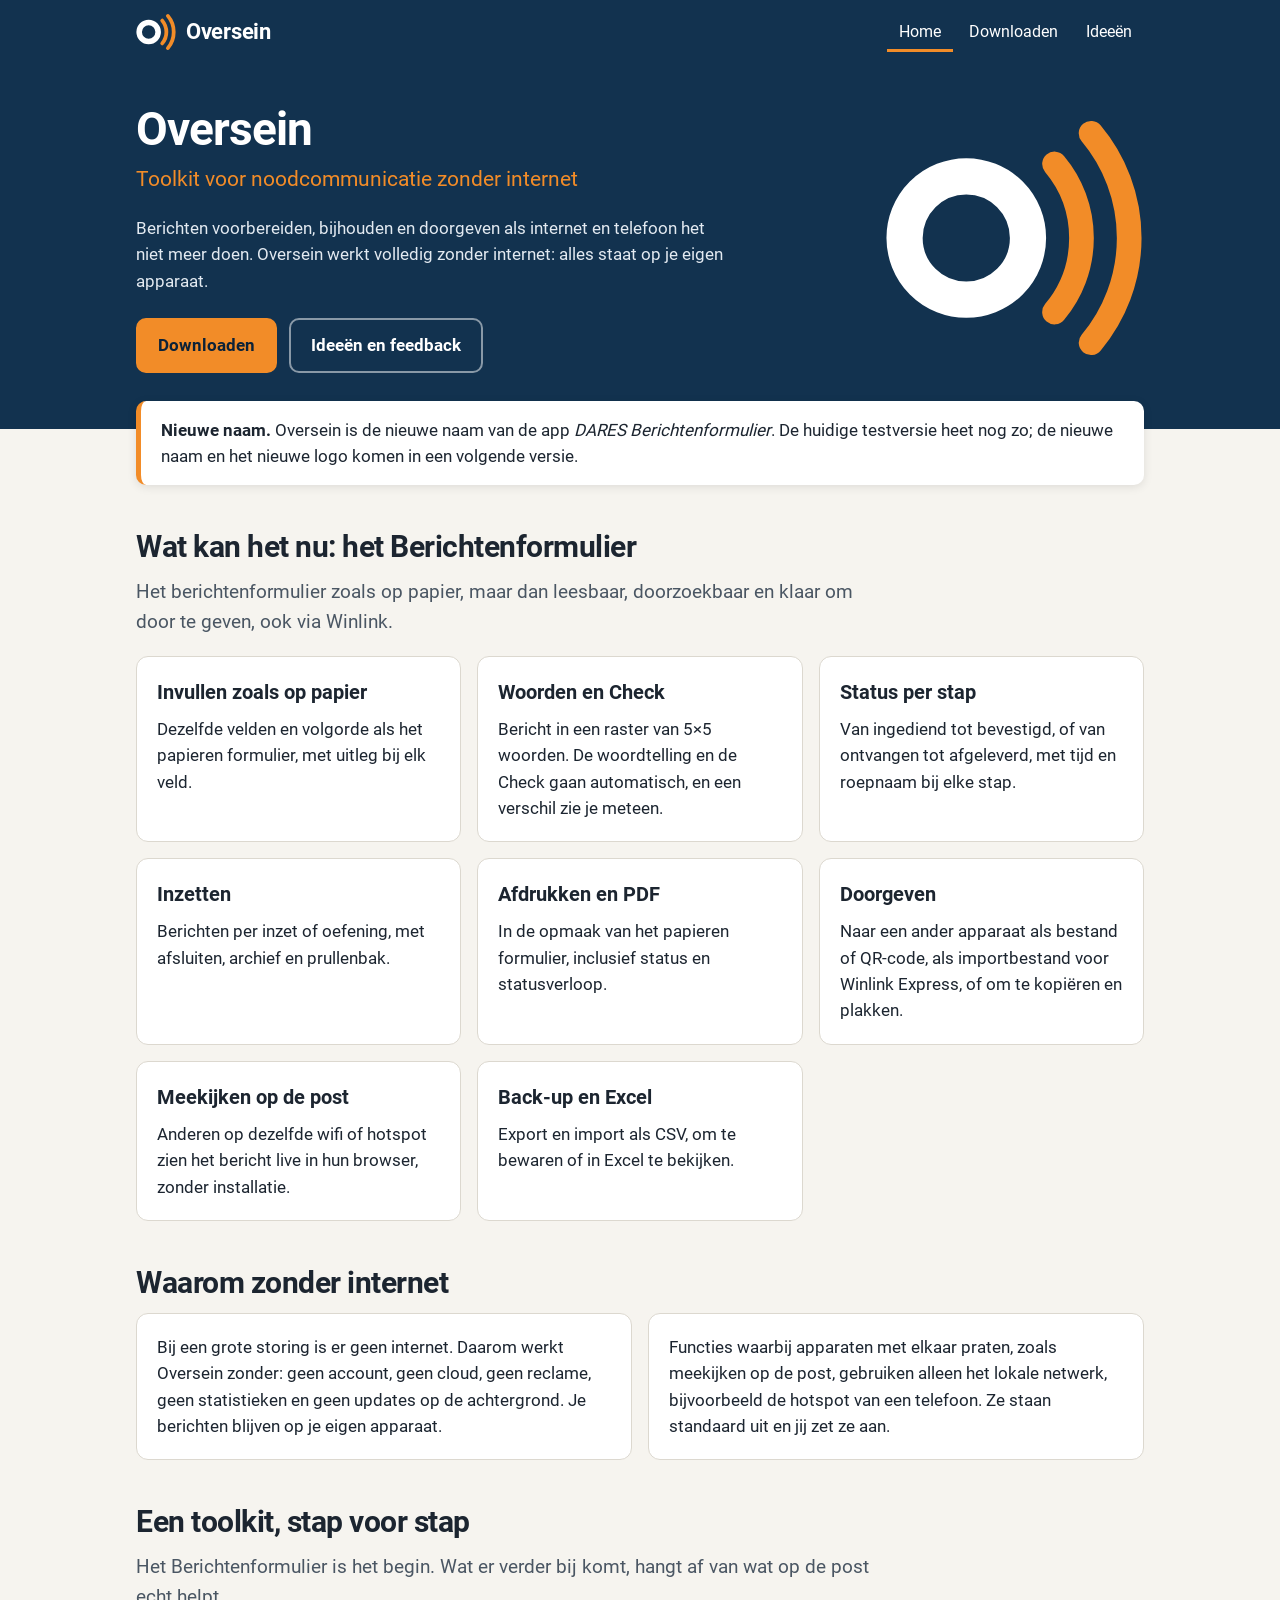
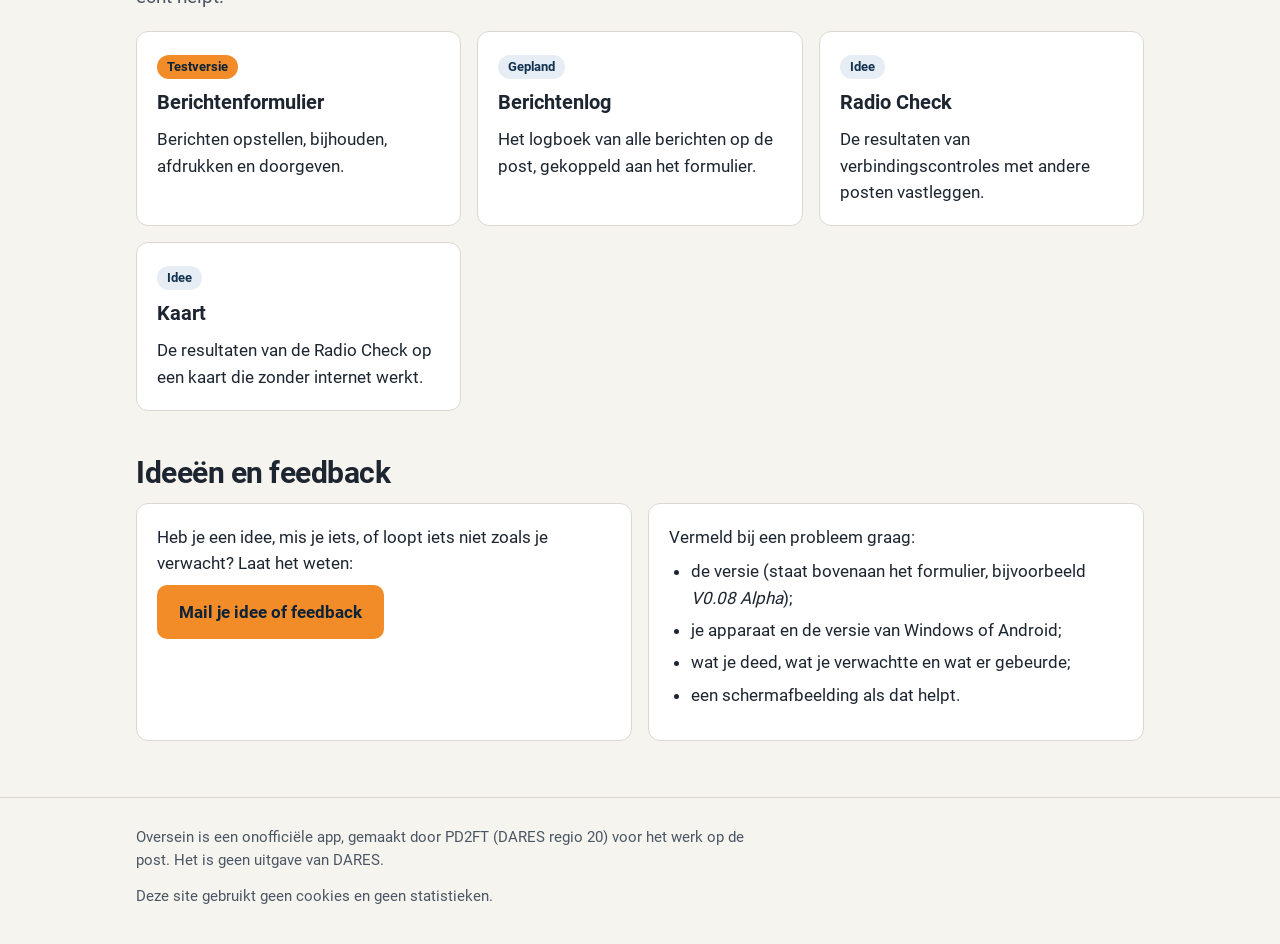
==== index.html @ a9109325 "Oversein website: home, downloads, 404" ====
<!doctype html>
<html lang="nl">
<head>
<meta charset="utf-8">
<meta name="viewport" content="width=device-width, initial-scale=1">
<title>Oversein: toolkit voor noodcommunicatie zonder internet</title>
<meta name="description" content="Oversein is een app om berichten voor te bereiden, bij te houden en door te geven als internet het niet doet. Volledig offline, voor Windows en Android.">
<meta name="theme-color" content="#12324F">
<link rel="icon" href="assets/img/favicon.svg" type="image/svg+xml">
<link rel="apple-touch-icon" href="assets/img/apple-touch-icon.png">
<link rel="stylesheet" href="assets/site.css">
<meta property="og:type" content="website">
<meta property="og:title" content="Oversein">
<meta property="og:description" content="Toolkit voor noodcommunicatie zonder internet">
<meta property="og:url" content="https://oversein.nl/">
<meta property="og:image" content="https://oversein.nl/assets/img/oversein-woordmerk.png">
<meta property="og:locale" content="nl_NL">
</head>
<body>

<header class="site-header">
  <div class="wrap">
    <a class="brand" href="./">
      <svg viewBox="200 196 632 632" aria-hidden="true"><circle cx="400" cy="512" r="150" fill="none" stroke="#FFFFFF" stroke-width="88"/><g fill="none" stroke="#F28C28" stroke-width="60" stroke-linecap="round"><path d="M614.5 332.0 A280 280 0 0 1 614.5 692.0"/><path d="M703.4 257.5 A396 396 0 0 1 703.4 766.5"/></g></svg>
      Oversein
    </a>
    <nav class="site-nav" aria-label="Hoofdmenu">
      <a href="./" aria-current="page">Home</a>
      <a href="download.html">Downloaden</a>
      <a href="#ideeen">Ideeën</a>
    </nav>
  </div>
</header>

<div class="hero">
  <div class="wrap">
    <div>
      <h1>Oversein</h1>
      <p class="tagline">Toolkit voor noodcommunicatie zonder internet</p>
      <p>Berichten voorbereiden, bijhouden en doorgeven als internet en telefoon het niet meer doen. Oversein werkt
      volledig zonder internet: alles staat op je eigen apparaat.</p>
      <div class="hero-actions">
        <a class="button" href="download.html">Downloaden</a>
        <a class="button secondary" href="#ideeen">Ideeën en feedback</a>
      </div>
    </div>
    <svg class="mark" viewBox="200 196 632 632" role="img" aria-label="Oversein-logo: een O die uitzendt"><circle cx="400" cy="512" r="150" fill="none" stroke="#FFFFFF" stroke-width="88"/><g fill="none" stroke="#F28C28" stroke-width="60" stroke-linecap="round"><path d="M614.5 332.0 A280 280 0 0 1 614.5 692.0"/><path d="M703.4 257.5 A396 396 0 0 1 703.4 766.5"/></g></svg>
  </div>
</div>

<main class="wrap">
  <div class="notice">
    <p><strong>Nieuwe naam.</strong> Oversein is de nieuwe naam van de app <em>DARES Berichtenformulier</em>. De
    huidige testversie heet nog zo; de nieuwe naam en het nieuwe logo komen in een volgende versie.</p>
  </div>

  <section aria-labelledby="nu">
    <h2 id="nu">Wat kan het nu: het Berichtenformulier</h2>
    <p class="lead">Het berichtenformulier zoals op papier, maar dan leesbaar, doorzoekbaar en klaar om door te geven,
    ook via Winlink.</p>
    <div class="grid">
      <div class="card"><h3>Invullen zoals op papier</h3>
        <p>Dezelfde velden en volgorde als het papieren formulier, met uitleg bij elk veld.</p></div>
      <div class="card"><h3>Woorden en Check</h3>
        <p>Bericht in een raster van 5×5 woorden. De woordtelling en de Check gaan automatisch, en een verschil zie je
        meteen.</p></div>
      <div class="card"><h3>Status per stap</h3>
        <p>Van ingediend tot bevestigd, of van ontvangen tot afgeleverd, met tijd en roepnaam bij elke stap.</p></div>
      <div class="card"><h3>Inzetten</h3>
        <p>Berichten per inzet of oefening, met afsluiten, archief en prullenbak.</p></div>
      <div class="card"><h3>Afdrukken en PDF</h3>
        <p>In de opmaak van het papieren formulier, inclusief status en statusverloop.</p></div>
      <div class="card"><h3>Doorgeven</h3>
        <p>Naar een ander apparaat als bestand of QR-code, als importbestand voor Winlink Express, of om te kopiëren
        en plakken.</p></div>
      <div class="card"><h3>Meekijken op de post</h3>
        <p>Anderen op dezelfde wifi of hotspot zien het bericht live in hun browser, zonder installatie.</p></div>
      <div class="card"><h3>Back-up en Excel</h3>
        <p>Export en import als CSV, om te bewaren of in Excel te bekijken.</p></div>
    </div>
  </section>

  <section aria-labelledby="offline">
    <h2 id="offline">Waarom zonder internet</h2>
    <div class="two-col">
      <div class="card">
        <p>Bij een grote storing is er geen internet. Daarom werkt Oversein zonder: geen account, geen cloud, geen
        reclame, geen statistieken en geen updates op de achtergrond. Je berichten blijven op je eigen apparaat.</p>
      </div>
      <div class="card">
        <p>Functies waarbij apparaten met elkaar praten, zoals meekijken op de post, gebruiken alleen het lokale
        netwerk, bijvoorbeeld de hotspot van een telefoon. Ze staan standaard uit en jij zet ze aan.</p>
      </div>
    </div>
  </section>

  <section aria-labelledby="toolkit">
    <h2 id="toolkit">Een toolkit, stap voor stap</h2>
    <p class="lead">Het Berichtenformulier is het begin. Wat er verder bij komt, hangt af van wat op de post echt
    helpt.</p>
    <div class="grid">
      <div class="card"><span class="chip now">Testversie</span><h3>Berichtenformulier</h3>
        <p>Berichten opstellen, bijhouden, afdrukken en doorgeven.</p></div>
      <div class="card"><span class="chip">Gepland</span><h3>Berichtenlog</h3>
        <p>Het logboek van alle berichten op de post, gekoppeld aan het formulier.</p></div>
      <div class="card"><span class="chip">Idee</span><h3>Radio Check</h3>
        <p>De resultaten van verbindingscontroles met andere posten vastleggen.</p></div>
      <div class="card"><span class="chip">Idee</span><h3>Kaart</h3>
        <p>De resultaten van de Radio Check op een kaart die zonder internet werkt.</p></div>
    </div>
  </section>

  <section aria-labelledby="ideeen">
    <h2 id="ideeen">Ideeën en feedback</h2>
    <div class="two-col">
      <div class="card">
        <p>Heb je een idee, mis je iets, of loopt iets niet zoals je verwacht? Laat het weten:</p>
        <p><a class="button" href="mailto:frank@vanson.me?subject=Oversein">Mail je idee of feedback</a></p>
      </div>
      <div class="card">
        <p>Vermeld bij een probleem graag:</p>
        <ul class="plain">
          <li>de versie (staat bovenaan het formulier, bijvoorbeeld <em>V0.08 Alpha</em>);</li>
          <li>je apparaat en de versie van Windows of Android;</li>
          <li>wat je deed, wat je verwachtte en wat er gebeurde;</li>
          <li>een schermafbeelding als dat helpt.</li>
        </ul>
      </div>
    </div>
  </section>
</main>

<footer class="site-footer">
  <div class="wrap">
    <p>Oversein is een onofficiële app, gemaakt door PD2FT (DARES regio 20) voor het werk op de post. Het is geen
    uitgave van DARES.</p>
    <p>Deze site gebruikt geen cookies en geen statistieken.</p>
  </div>
</footer>

</body>
</html>
---- assets/site.css ----
/* Oversein website. Plain CSS, no external resources: fonts and images are served from this site. */

@font-face { font-family: Roboto; font-weight: 400; font-display: swap; src: url(fonts/Roboto-Regular.ttf) format("truetype"); }
@font-face { font-family: Roboto; font-weight: 700; font-display: swap; src: url(fonts/Roboto-Bold.ttf) format("truetype"); }

:root {
  --navy: #12324F;
  --navy-deep: #0C2238;
  --orange: #F28C28;
  --bg: #F6F4EF;
  --surface: #FFFFFF;
  --text: #1C2530;
  --muted: #4A5663;
  --link: #12324F;
  --line: #DCD8CF;
  --chip: #E6EDF4;
  --chip-text: #12324F;
  --code-bg: #ECE9E2;
  --ring: #12324F;
  color-scheme: light;
}

@media (prefers-color-scheme: dark) {
  :root {
    --bg: #0E1824;
    --surface: #162433;
    --text: #E6ECF2;
    --muted: #A9B6C3;
    --link: #A9CDEE;
    --line: #2A3B4D;
    --chip: #213549;
    --chip-text: #CFE2F3;
    --code-bg: #213041;
    --ring: #FFFFFF;
    color-scheme: dark;
  }
}

* { box-sizing: border-box; }

html { -webkit-text-size-adjust: 100%; }

body {
  margin: 0;
  font-family: Roboto, system-ui, -apple-system, "Segoe UI", sans-serif;
  font-size: 17px;
  line-height: 1.55;
  background: var(--bg);
  color: var(--text);
}

a { color: var(--link); text-underline-offset: 2px; }
a:hover { text-decoration-thickness: 2px; }
:focus-visible { outline: 3px solid var(--orange); outline-offset: 2px; border-radius: 4px; }

.wrap { max-width: 1040px; margin: 0 auto; padding: 0 16px; }

/* Header */
.site-header { background: var(--navy); color: #fff; }
.site-header .wrap { display: flex; align-items: center; justify-content: space-between; gap: 16px; min-height: 64px; flex-wrap: wrap; }
.brand { display: flex; align-items: center; gap: 10px; color: #fff; text-decoration: none; font-weight: 700; font-size: 22px; letter-spacing: -0.3px; }
.brand svg { width: 40px; height: 40px; flex: none; }
.site-nav { display: flex; gap: 4px; flex-wrap: wrap; }
.site-nav a { color: #fff; text-decoration: none; padding: 8px 12px; border-radius: 8px; font-size: 16px; }
.site-nav a:hover { background: #ffffff1f; }
.site-nav a[aria-current="page"] { box-shadow: inset 0 -3px 0 var(--orange); border-radius: 0; }

/* Hero */
.hero { background: var(--navy); color: #fff; padding: 40px 0 56px; }
.hero .wrap { display: grid; grid-template-columns: 1fr 260px; gap: 32px; align-items: center; }
.hero h1 { font-size: 46px; line-height: 1.1; margin: 0 0 8px; letter-spacing: -1px; }
.hero .tagline { font-size: 21px; color: var(--orange); margin: 0 0 20px; }
.hero p { margin: 0 0 16px; max-width: 600px; color: #E3EAF1; }
.hero .mark { width: 100%; max-width: 260px; height: auto; justify-self: end; }
.hero-actions { display: flex; flex-wrap: wrap; gap: 12px; margin-top: 24px; }

.button {
  display: inline-flex; align-items: center; gap: 8px;
  padding: 12px 20px; border-radius: 10px; font-weight: 700; text-decoration: none; font-size: 17px;
  background: var(--orange); color: var(--navy-deep); border: 2px solid var(--orange);
}
.button:hover { background: #F7A452; border-color: #F7A452; }
.button.secondary { background: transparent; color: #fff; border-color: #ffffff80; }
.button.secondary:hover { background: #ffffff1a; }

/* Notice under the hero */
.notice { background: var(--surface); border-left: 5px solid var(--orange); border-radius: 10px; padding: 16px 20px; margin: -28px 0 8px; position: relative; box-shadow: 0 2px 10px #0000001a; }
.notice p { margin: 0; }

/* Sections */
main section { padding: 36px 0 8px; }
h2 { font-size: 30px; line-height: 1.2; margin: 0 0 12px; letter-spacing: -0.5px; }
h3 { font-size: 20px; margin: 0 0 8px; }
.lead { font-size: 19px; color: var(--muted); max-width: 760px; margin: 0 0 20px; }

.grid { display: grid; grid-template-columns: repeat(auto-fit, minmax(250px, 1fr)); gap: 16px; }
.card { background: var(--surface); border: 1px solid var(--line); border-radius: 12px; padding: 20px; }
.card p { margin: 0 0 8px; }
.card p:last-child { margin-bottom: 0; }
.card ul { margin: 0; padding-left: 20px; }

.chip { display: inline-block; font-size: 13px; font-weight: 700; padding: 2px 10px; border-radius: 99px; background: var(--chip); color: var(--chip-text); margin-bottom: 8px; }
.chip.now { background: var(--orange); color: var(--navy-deep); }

.platforms { display: grid; grid-template-columns: repeat(auto-fit, minmax(220px, 1fr)); gap: 16px; }
.platform { background: var(--surface); border: 1px solid var(--line); border-radius: 12px; padding: 20px; display: flex; flex-direction: column; gap: 8px; }
.platform h3 { margin: 0; }
.platform .meta { color: var(--muted); font-size: 15px; margin: 0; }
.platform .button { align-self: flex-start; margin-top: auto; }
.platform .later { color: var(--muted); margin-top: auto; font-style: italic; }

ol.steps, ul.plain { padding-left: 22px; margin: 0 0 12px; }
ol.steps li, ul.plain li { margin-bottom: 6px; }

code { font-size: 0.92em; background: var(--code-bg); padding: 1px 6px; border-radius: 5px; overflow-wrap: anywhere; }

.two-col { display: grid; grid-template-columns: 1fr 1fr; gap: 16px; }

/* Footer */
.site-footer { margin-top: 48px; padding: 28px 0 36px; border-top: 1px solid var(--line); color: var(--muted); font-size: 15px; }
.site-footer .wrap { display: flex; flex-wrap: wrap; justify-content: space-between; gap: 12px 24px; }
.site-footer p { margin: 0; max-width: 640px; }

@media (max-width: 760px) {
  body { font-size: 16px; }
  .hero { padding: 28px 0 48px; }
  .hero .wrap { grid-template-columns: 1fr; }
  .hero .mark { display: none; }
  .hero h1 { font-size: 36px; }
  .hero .tagline { font-size: 18px; }
  h2 { font-size: 25px; }
  .two-col { grid-template-columns: 1fr; }
  .brand { font-size: 20px; }
  .site-nav a { padding: 8px 9px; }
}
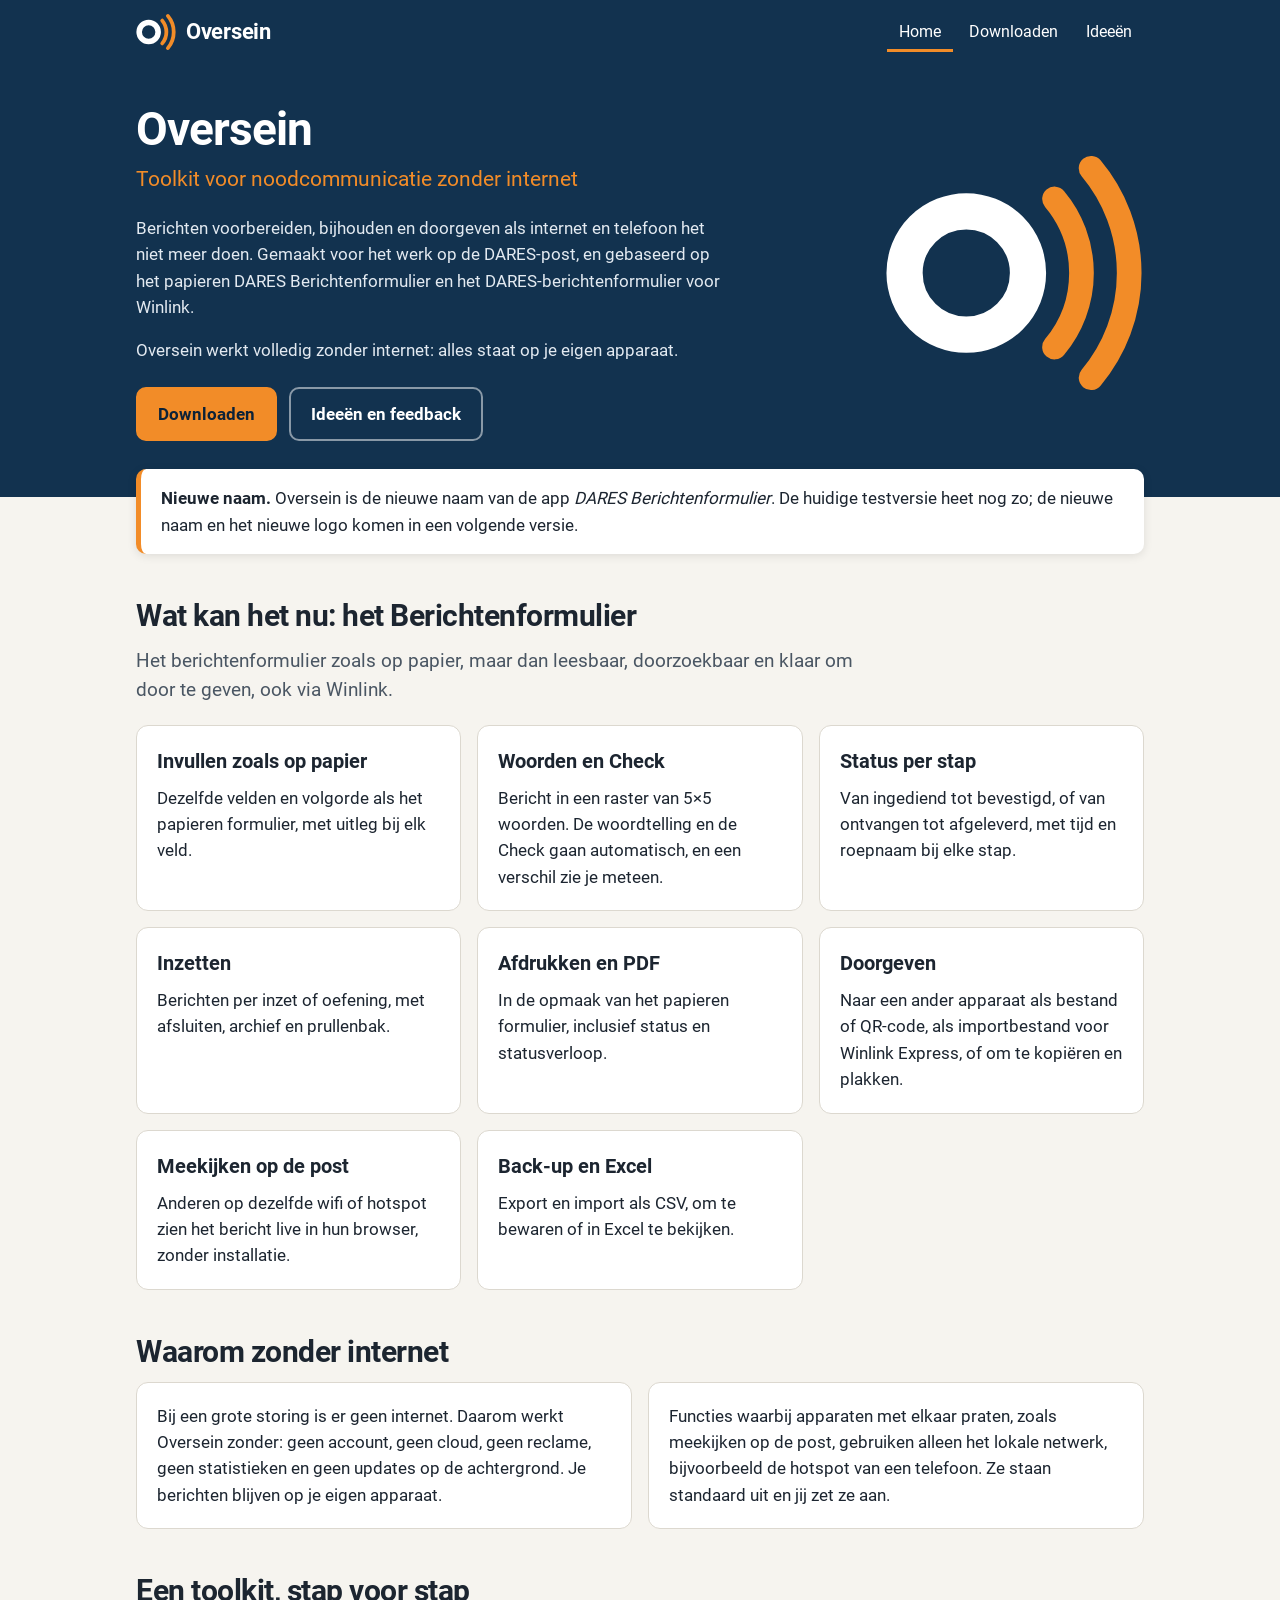
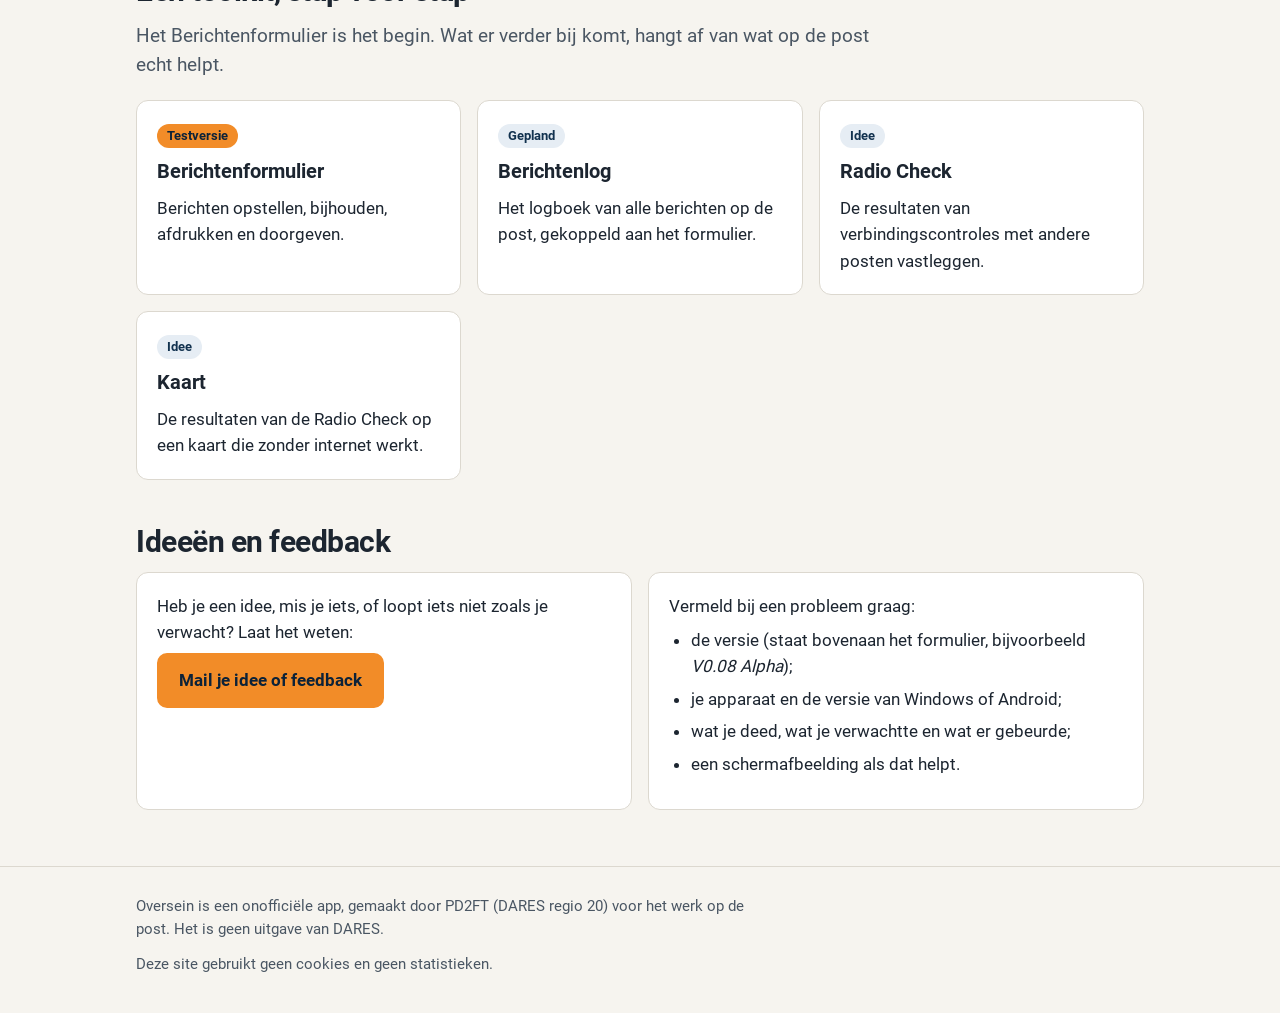
==== commit 582b96ab: "Home: based on the paper and Winlink DARES Berichtenformulier Co-Authored-By: Claude Opus 5.5 <norep" ====
--- a/index.html
+++ b/index.html
@@ -4,7 +4,7 @@
 <meta charset="utf-8">
 <meta name="viewport" content="width=device-width, initial-scale=1">
 <title>Oversein: toolkit voor noodcommunicatie zonder internet</title>
-<meta name="description" content="Oversein is een app om berichten voor te bereiden, bij te houden en door te geven als internet het niet doet. Volledig offline, voor Windows en Android.">
+<meta name="description" content="Oversein is een app voor het werk op de DARES-post, gebaseerd op het papieren DARES Berichtenformulier en het DARES-berichtenformulier voor Winlink. Volledig offline, voor Windows en Android.">
 <meta name="theme-color" content="#12324F">
 <link rel="icon" href="assets/img/favicon.svg" type="image/svg+xml">
 <link rel="apple-touch-icon" href="assets/img/apple-touch-icon.png">
@@ -37,8 +37,10 @@
     <div>
       <h1>Oversein</h1>
       <p class="tagline">Toolkit voor noodcommunicatie zonder internet</p>
-      <p>Berichten voorbereiden, bijhouden en doorgeven als internet en telefoon het niet meer doen. Oversein werkt
-      volledig zonder internet: alles staat op je eigen apparaat.</p>
+      <p>Berichten voorbereiden, bijhouden en doorgeven als internet en telefoon het niet meer doen. Gemaakt voor het
+      werk op de DARES-post, en gebaseerd op het papieren DARES Berichtenformulier en het DARES-berichtenformulier
+      voor Winlink.</p>
+      <p>Oversein werkt volledig zonder internet: alles staat op je eigen apparaat.</p>
       <div class="hero-actions">
         <a class="button" href="download.html">Downloaden</a>
         <a class="button secondary" href="#ideeen">Ideeën en feedback</a>
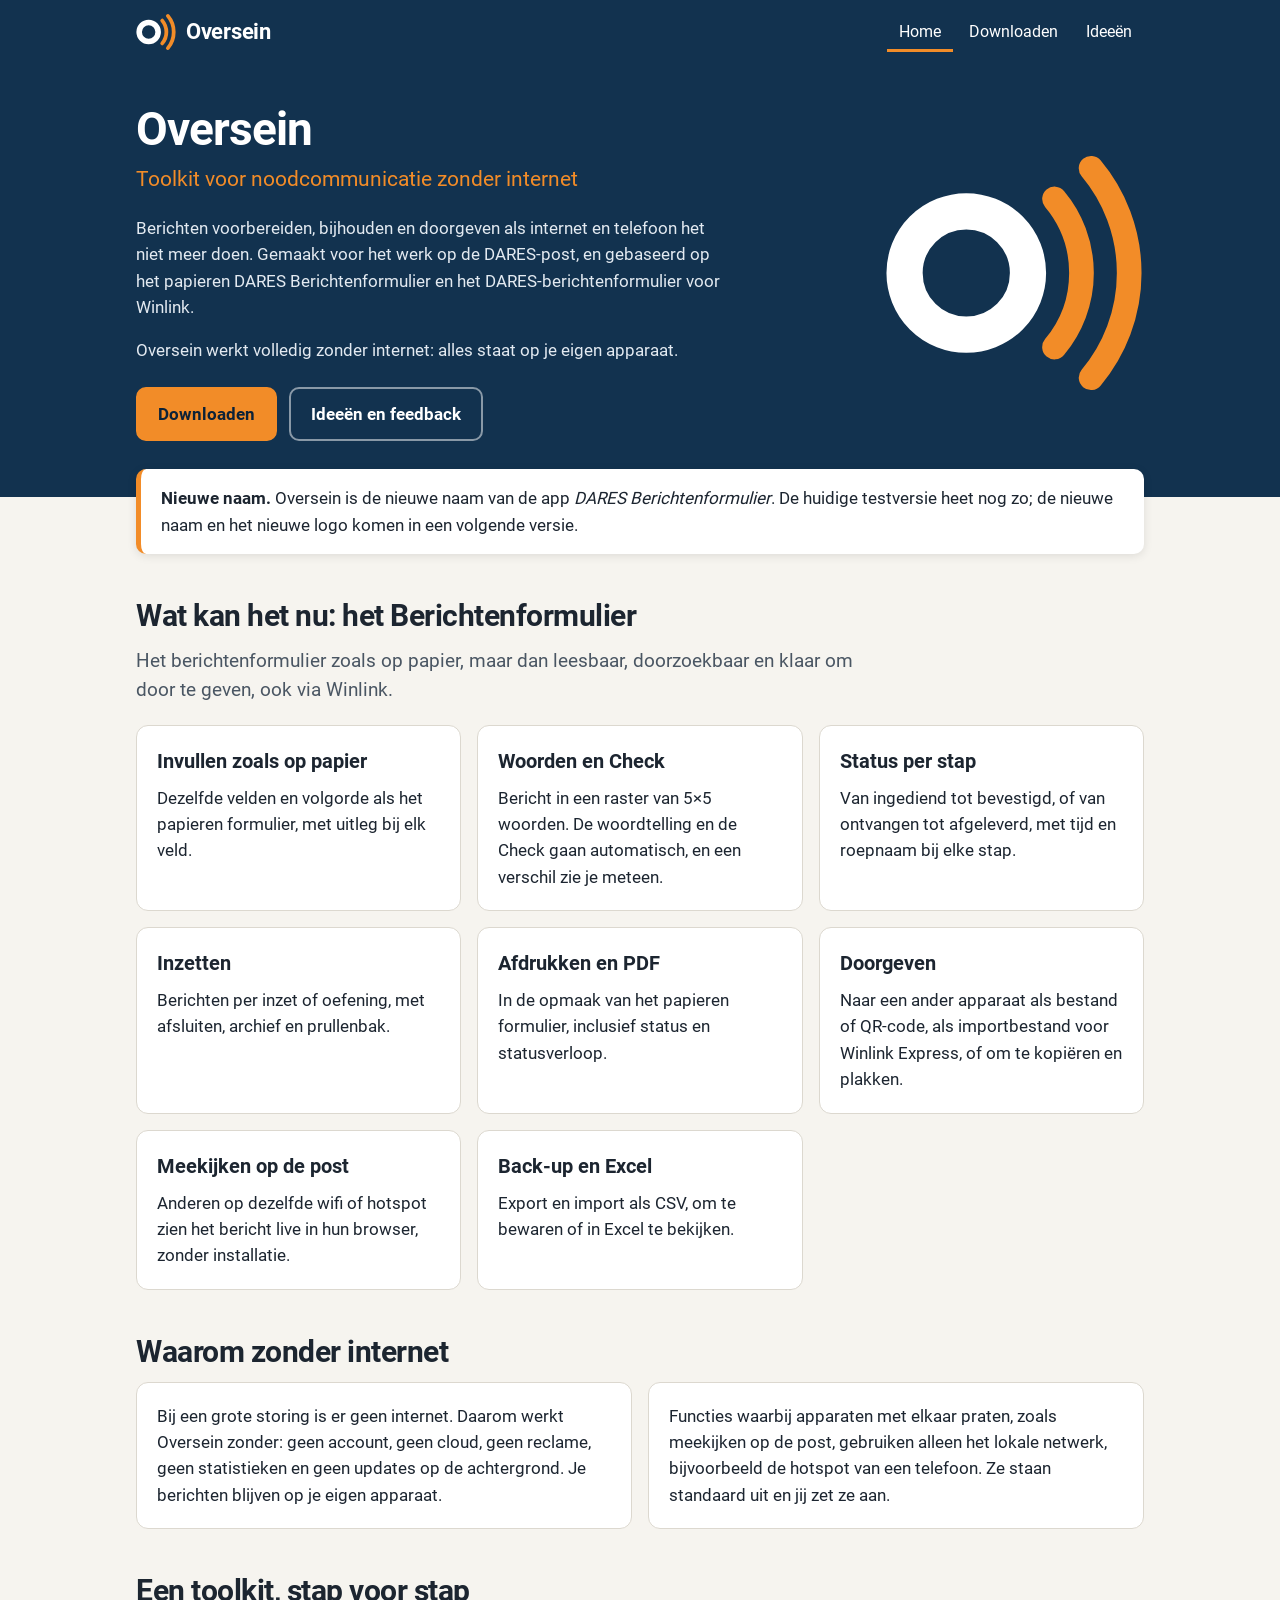
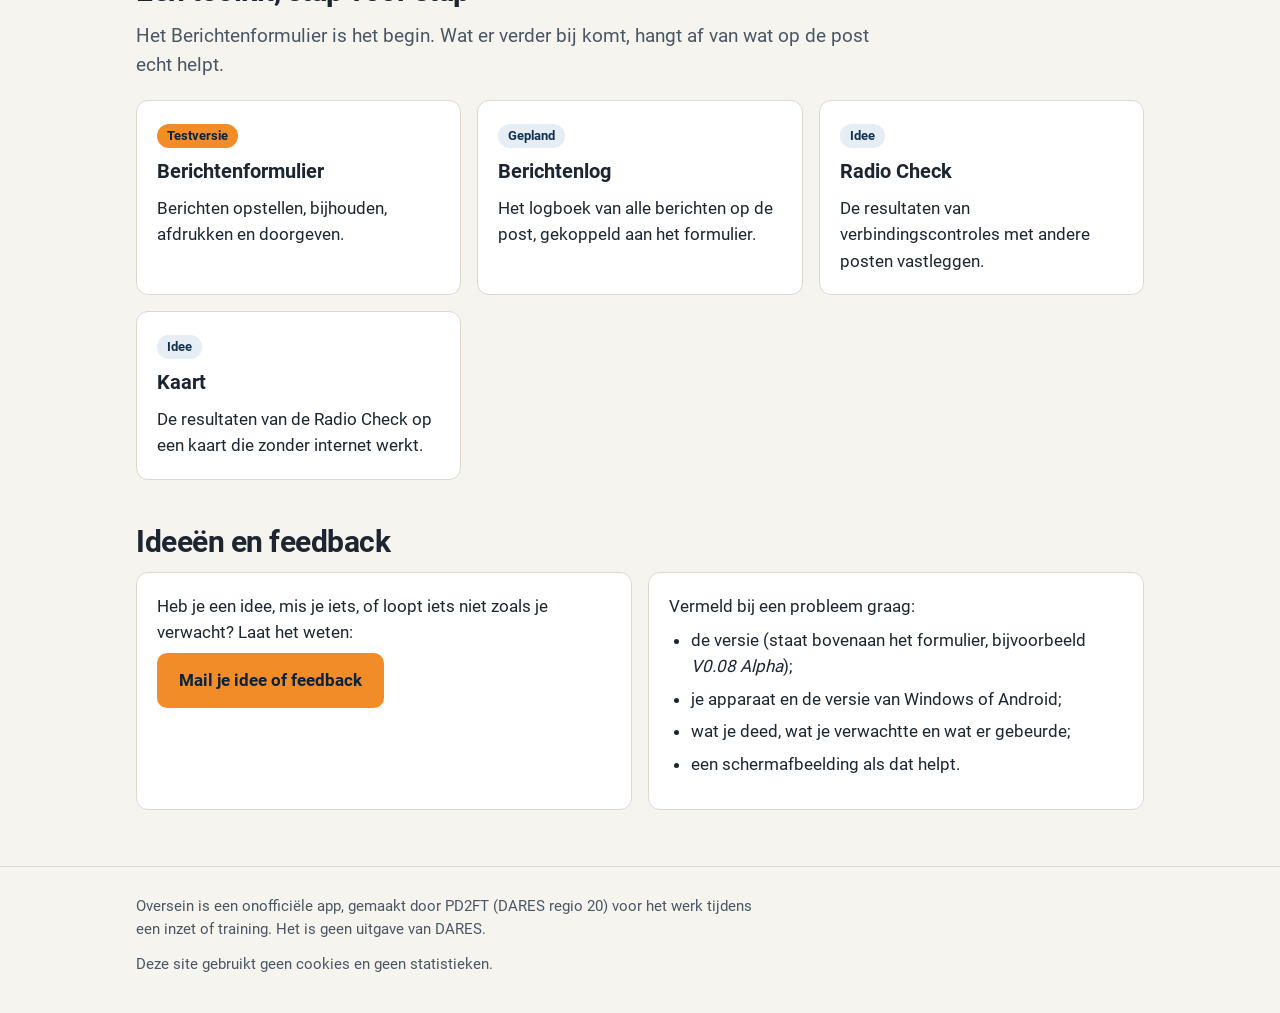
==== commit e105fe14: "Footer: for use during a deployment or training Co-Authored-By: Claude Opus 5.5 <noreply@anthropic.c" ====
--- a/index.html
+++ b/index.html
@@ -134,7 +134,7 @@
 
 <footer class="site-footer">
   <div class="wrap">
-    <p>Oversein is een onofficiële app, gemaakt door PD2FT (DARES regio 20) voor het werk op de post. Het is geen
+    <p>Oversein is een onofficiële app, gemaakt door PD2FT (DARES regio 20) voor het werk tijdens een inzet of training. Het is geen
     uitgave van DARES.</p>
     <p>Deze site gebruikt geen cookies en geen statistieken.</p>
   </div>
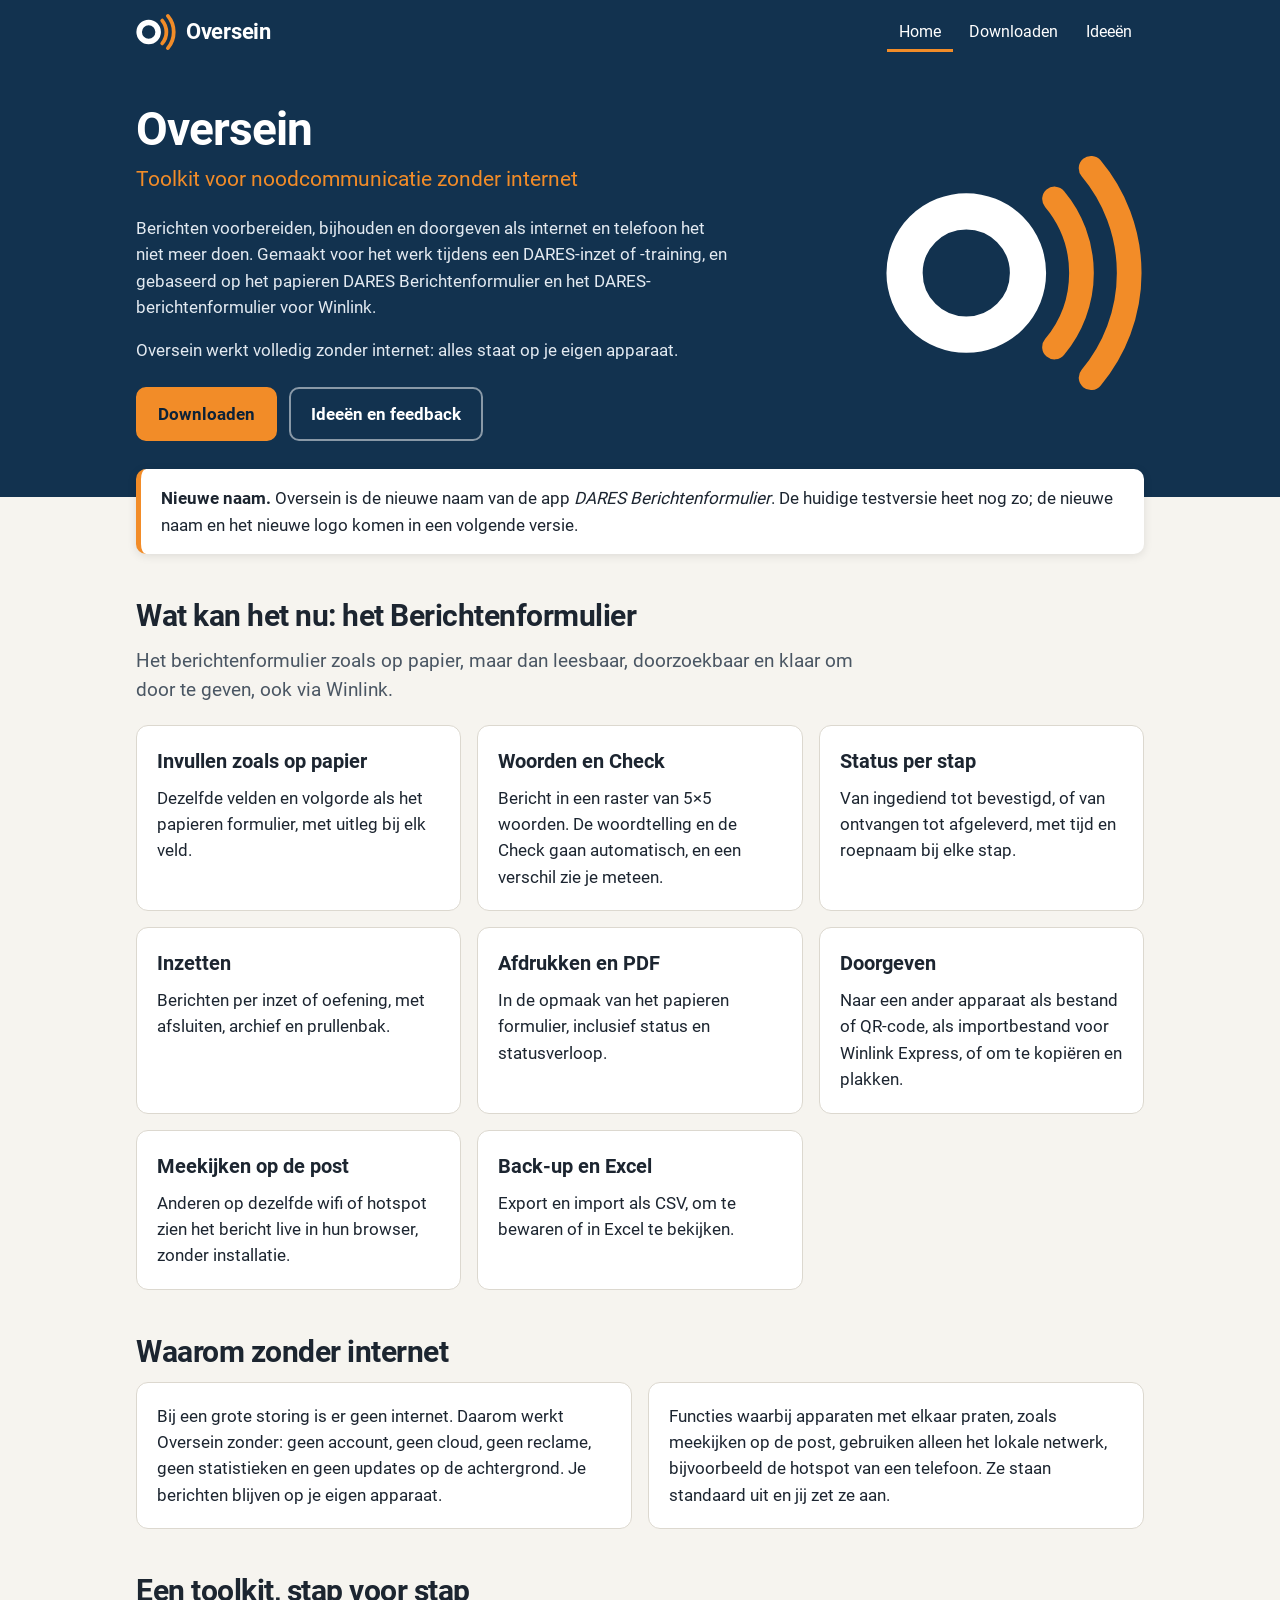
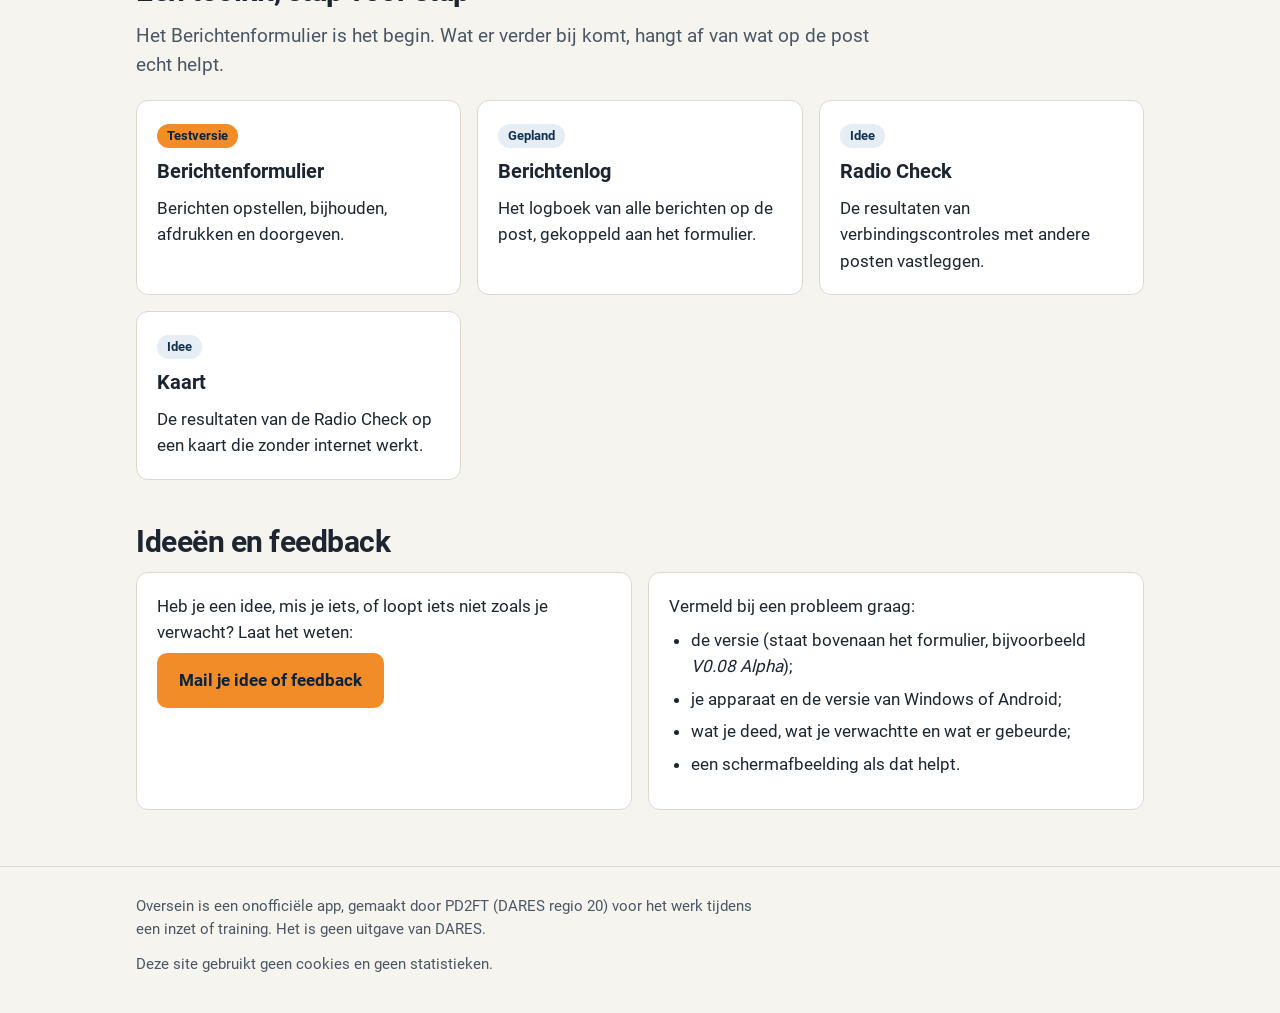
==== commit 64166e0d: "Home: top text matches the footer Co-Authored-By: Claude Opus 5.5 <noreply@anthropic.com>" ====
--- a/index.html
+++ b/index.html
@@ -4,7 +4,7 @@
 <meta charset="utf-8">
 <meta name="viewport" content="width=device-width, initial-scale=1">
 <title>Oversein: toolkit voor noodcommunicatie zonder internet</title>
-<meta name="description" content="Oversein is een app voor het werk op de DARES-post, gebaseerd op het papieren DARES Berichtenformulier en het DARES-berichtenformulier voor Winlink. Volledig offline, voor Windows en Android.">
+<meta name="description" content="Oversein is een app voor het werk tijdens een DARES-inzet of -training, gebaseerd op het papieren DARES Berichtenformulier en het DARES-berichtenformulier voor Winlink. Volledig offline, voor Windows en Android.">
 <meta name="theme-color" content="#12324F">
 <link rel="icon" href="assets/img/favicon.svg" type="image/svg+xml">
 <link rel="apple-touch-icon" href="assets/img/apple-touch-icon.png">
@@ -38,7 +38,7 @@
       <h1>Oversein</h1>
       <p class="tagline">Toolkit voor noodcommunicatie zonder internet</p>
       <p>Berichten voorbereiden, bijhouden en doorgeven als internet en telefoon het niet meer doen. Gemaakt voor het
-      werk op de DARES-post, en gebaseerd op het papieren DARES Berichtenformulier en het DARES-berichtenformulier
+      werk tijdens een DARES-inzet of -training, en gebaseerd op het papieren DARES Berichtenformulier en het DARES-berichtenformulier
       voor Winlink.</p>
       <p>Oversein werkt volledig zonder internet: alles staat op je eigen apparaat.</p>
       <div class="hero-actions">
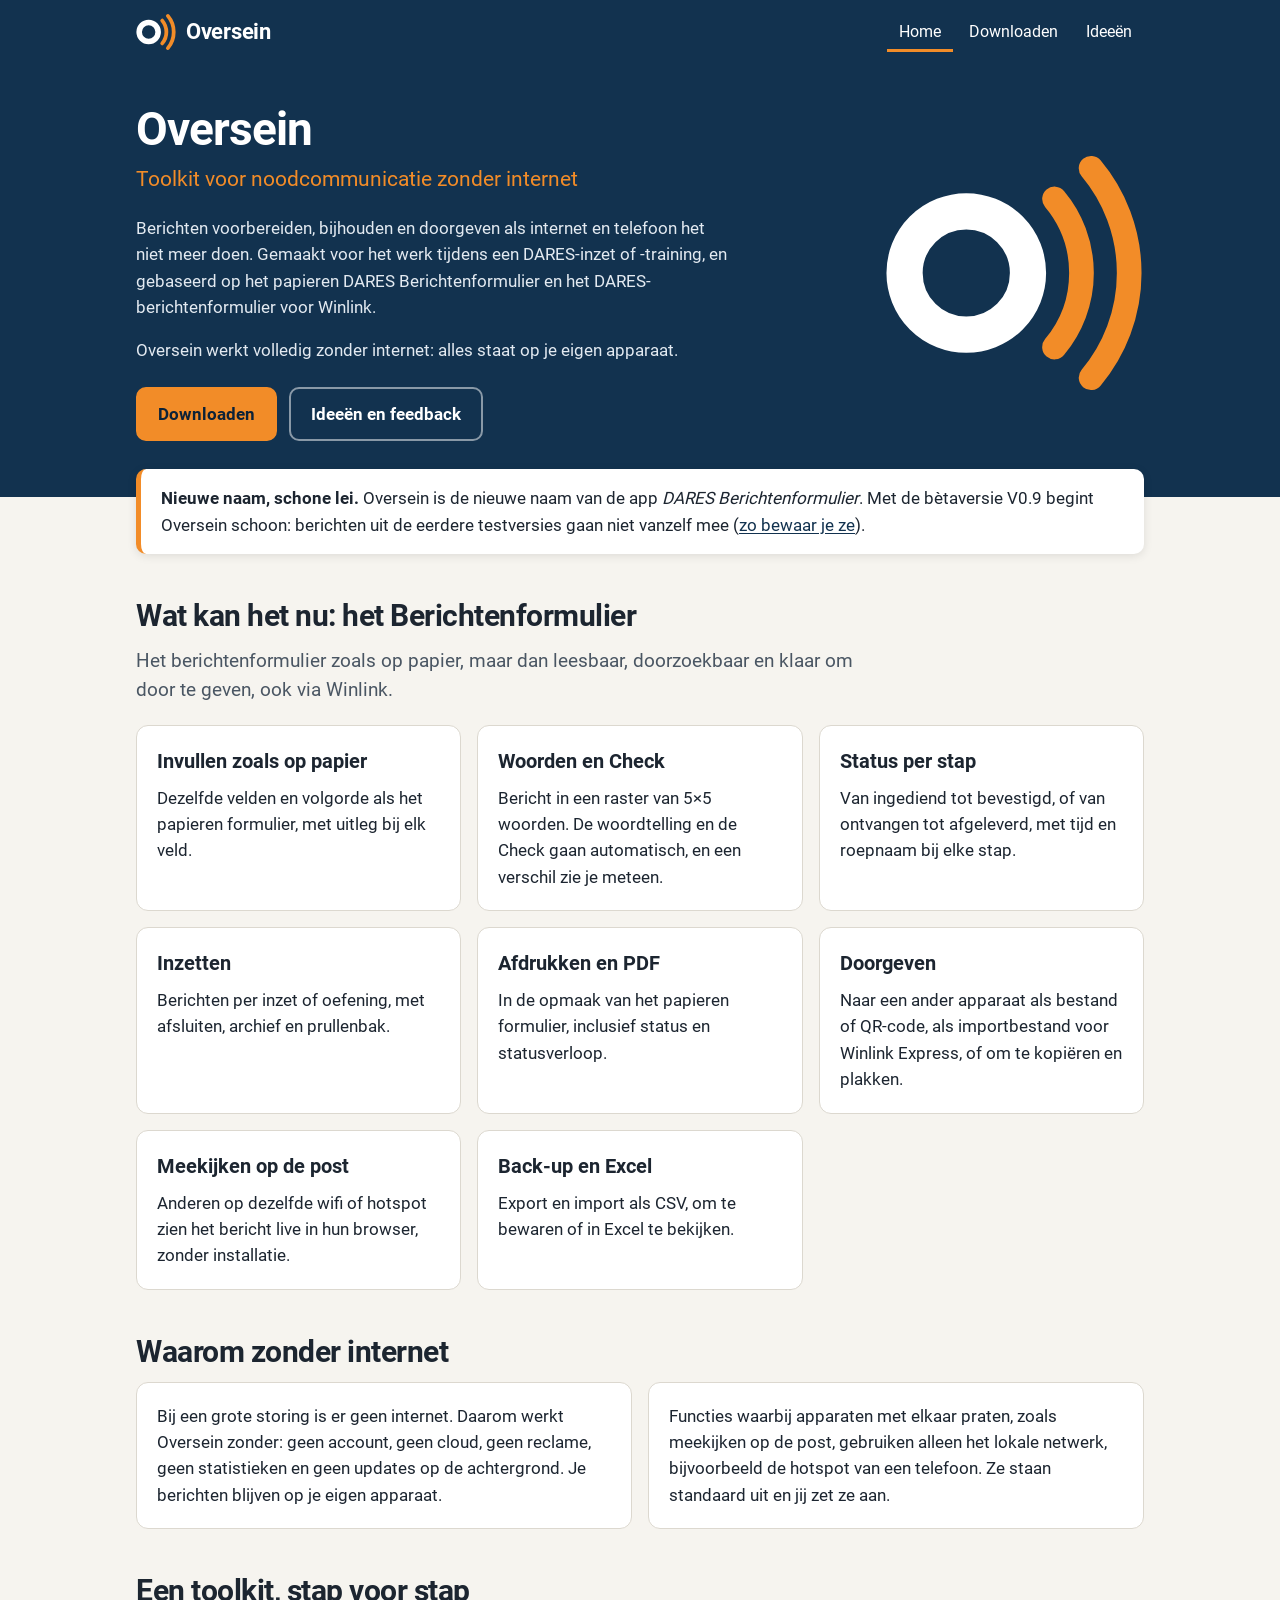
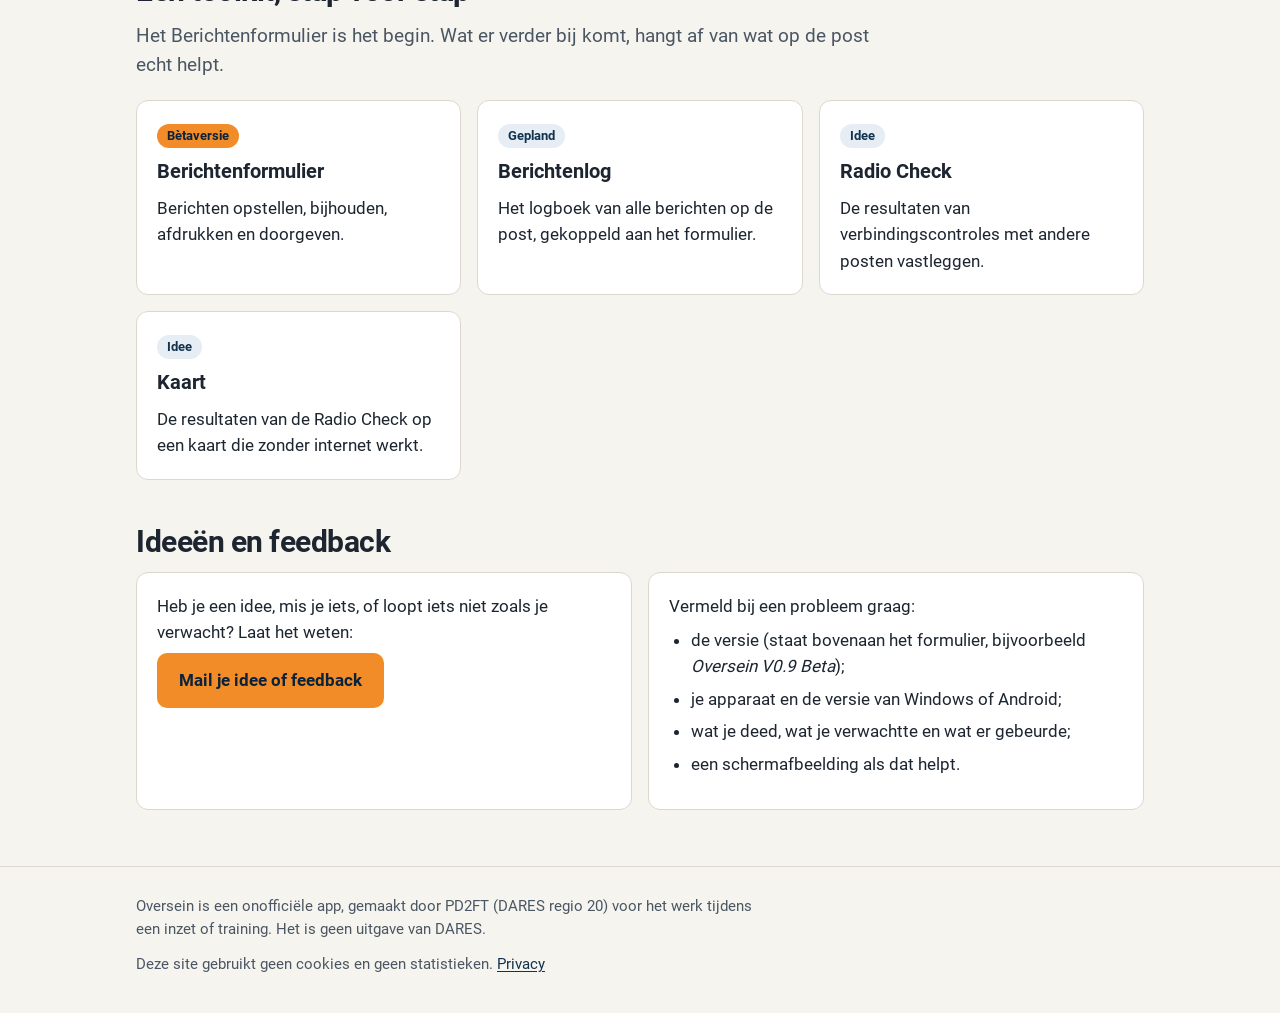
==== commit 11146e69: "V0.9 Beta: Oversein, privacy page, quick start" ====
--- a/index.html
+++ b/index.html
@@ -52,8 +52,9 @@
 
 <main class="wrap">
   <div class="notice">
-    <p><strong>Nieuwe naam.</strong> Oversein is de nieuwe naam van de app <em>DARES Berichtenformulier</em>. De
-    huidige testversie heet nog zo; de nieuwe naam en het nieuwe logo komen in een volgende versie.</p>
+    <p><strong>Nieuwe naam, schone lei.</strong> Oversein is de nieuwe naam van de app <em>DARES Berichtenformulier</em>.
+    Met de bètaversie V0.9 begint Oversein schoon: berichten uit de eerdere testversies gaan niet vanzelf mee
+    (<a href="download.html#schoon">zo bewaar je ze</a>).</p>
   </div>
 
   <section aria-labelledby="nu">
@@ -101,7 +102,7 @@
     <p class="lead">Het Berichtenformulier is het begin. Wat er verder bij komt, hangt af van wat op de post echt
     helpt.</p>
     <div class="grid">
-      <div class="card"><span class="chip now">Testversie</span><h3>Berichtenformulier</h3>
+      <div class="card"><span class="chip now">Bètaversie</span><h3>Berichtenformulier</h3>
         <p>Berichten opstellen, bijhouden, afdrukken en doorgeven.</p></div>
       <div class="card"><span class="chip">Gepland</span><h3>Berichtenlog</h3>
         <p>Het logboek van alle berichten op de post, gekoppeld aan het formulier.</p></div>
@@ -122,7 +123,7 @@
       <div class="card">
         <p>Vermeld bij een probleem graag:</p>
         <ul class="plain">
-          <li>de versie (staat bovenaan het formulier, bijvoorbeeld <em>V0.08 Alpha</em>);</li>
+          <li>de versie (staat bovenaan het formulier, bijvoorbeeld <em>Oversein V0.9 Beta</em>);</li>
           <li>je apparaat en de versie van Windows of Android;</li>
           <li>wat je deed, wat je verwachtte en wat er gebeurde;</li>
           <li>een schermafbeelding als dat helpt.</li>
@@ -136,7 +137,7 @@
   <div class="wrap">
     <p>Oversein is een onofficiële app, gemaakt door PD2FT (DARES regio 20) voor het werk tijdens een inzet of training. Het is geen
     uitgave van DARES.</p>
-    <p>Deze site gebruikt geen cookies en geen statistieken.</p>
+    <p>Deze site gebruikt geen cookies en geen statistieken. <a href="privacy.html">Privacy</a></p>
   </div>
 </footer>
 
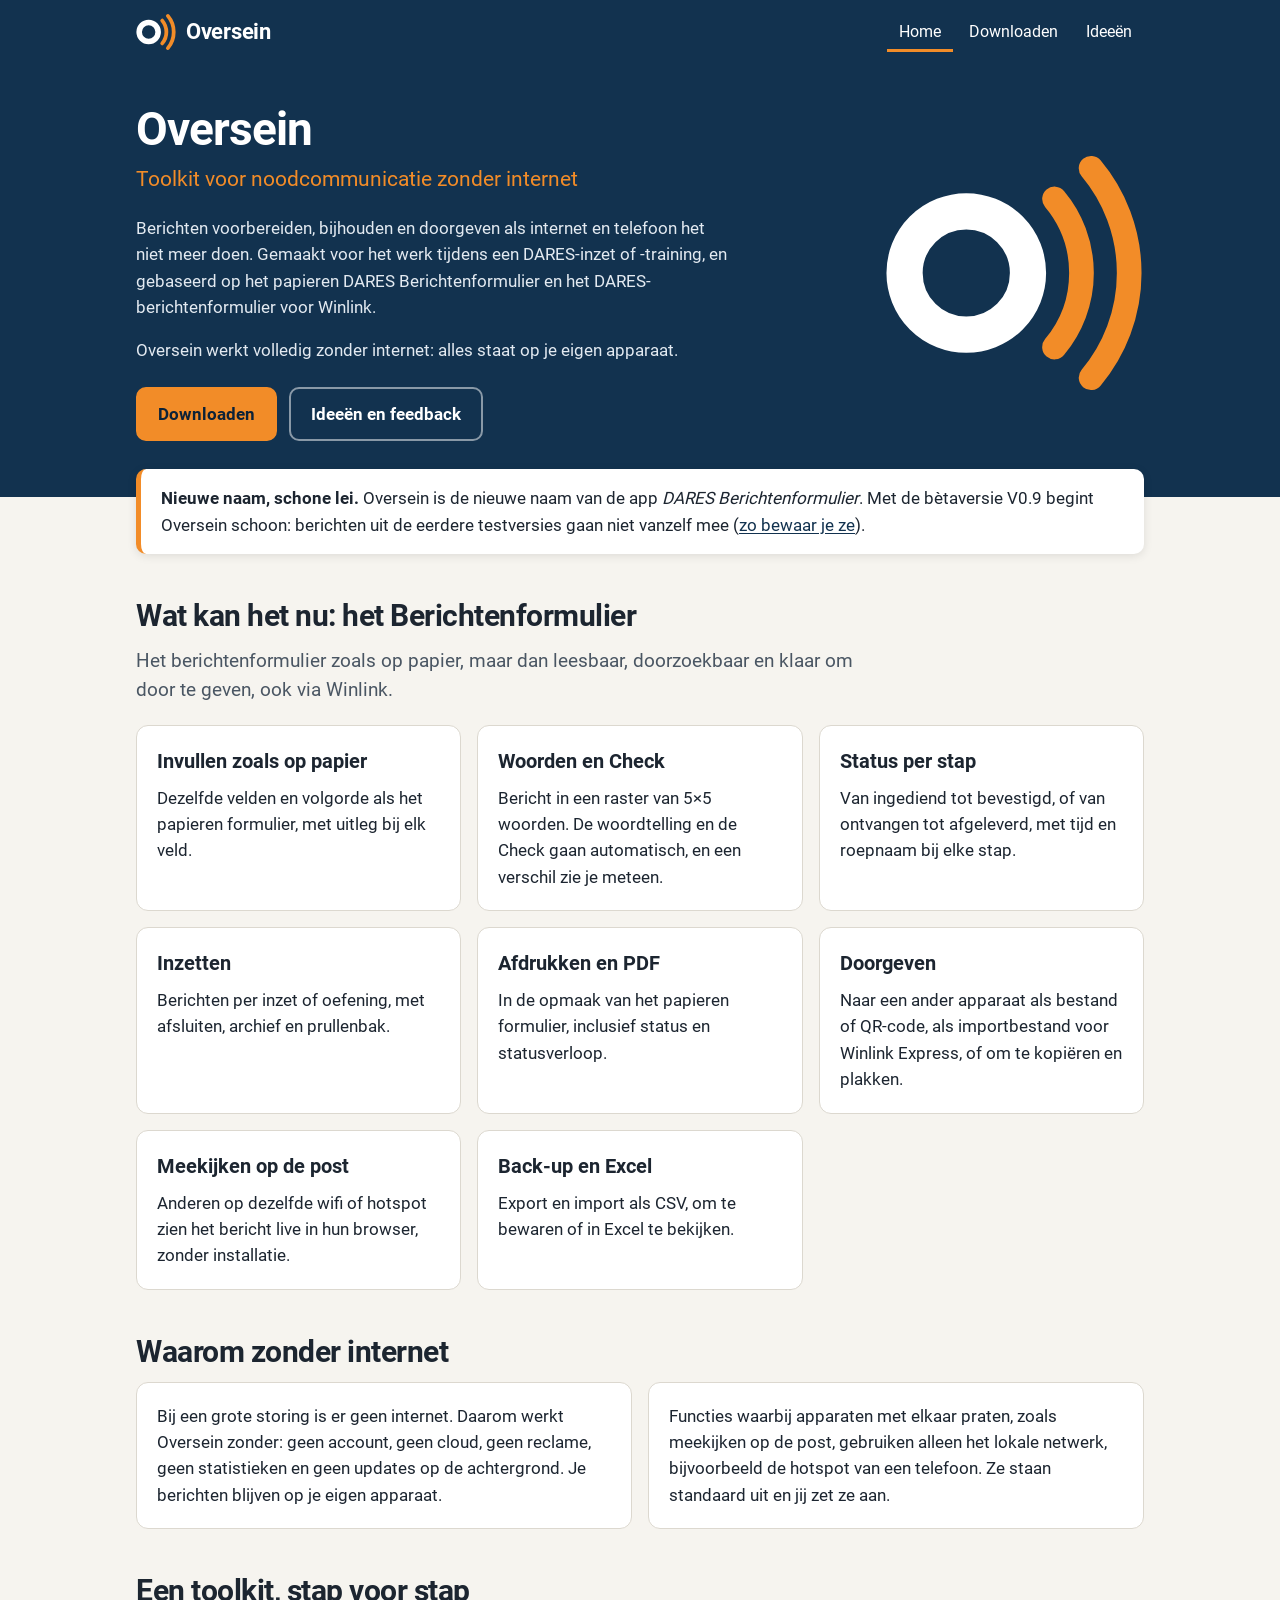
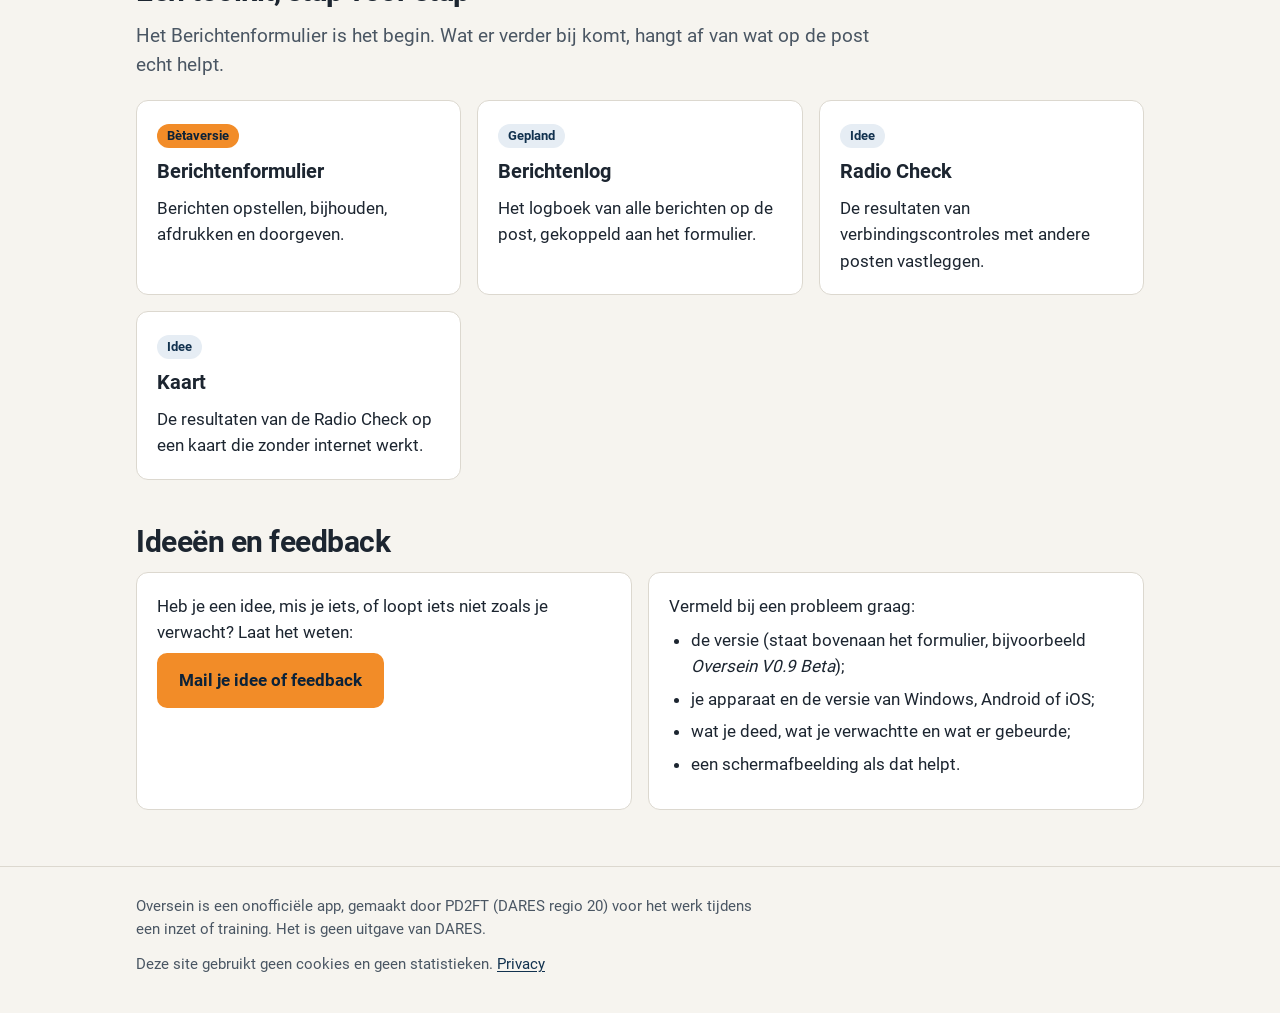
==== commit d8f60051: "iPhone en iPad via TestFlight" ====
--- a/index.html
+++ b/index.html
@@ -4,7 +4,7 @@
 <meta charset="utf-8">
 <meta name="viewport" content="width=device-width, initial-scale=1">
 <title>Oversein: toolkit voor noodcommunicatie zonder internet</title>
-<meta name="description" content="Oversein is een app voor het werk tijdens een DARES-inzet of -training, gebaseerd op het papieren DARES Berichtenformulier en het DARES-berichtenformulier voor Winlink. Volledig offline, voor Windows en Android.">
+<meta name="description" content="Oversein is een app voor het werk tijdens een DARES-inzet of -training, gebaseerd op het papieren DARES Berichtenformulier en het DARES-berichtenformulier voor Winlink. Volledig offline, voor Windows, Android en iPhone/iPad.">
 <meta name="theme-color" content="#12324F">
 <link rel="icon" href="assets/img/favicon.svg" type="image/svg+xml">
 <link rel="apple-touch-icon" href="assets/img/apple-touch-icon.png">
@@ -118,13 +118,13 @@
     <div class="two-col">
       <div class="card">
         <p>Heb je een idee, mis je iets, of loopt iets niet zoals je verwacht? Laat het weten:</p>
-        <p><a class="button" href="mailto:frank@vanson.me?subject=Oversein">Mail je idee of feedback</a></p>
+        <p><a class="button" href="mailto:feedback@oversein.nl?subject=Oversein">Mail je idee of feedback</a></p>
       </div>
       <div class="card">
         <p>Vermeld bij een probleem graag:</p>
         <ul class="plain">
           <li>de versie (staat bovenaan het formulier, bijvoorbeeld <em>Oversein V0.9 Beta</em>);</li>
-          <li>je apparaat en de versie van Windows of Android;</li>
+          <li>je apparaat en de versie van Windows, Android of iOS;</li>
           <li>wat je deed, wat je verwachtte en wat er gebeurde;</li>
           <li>een schermafbeelding als dat helpt.</li>
         </ul>
